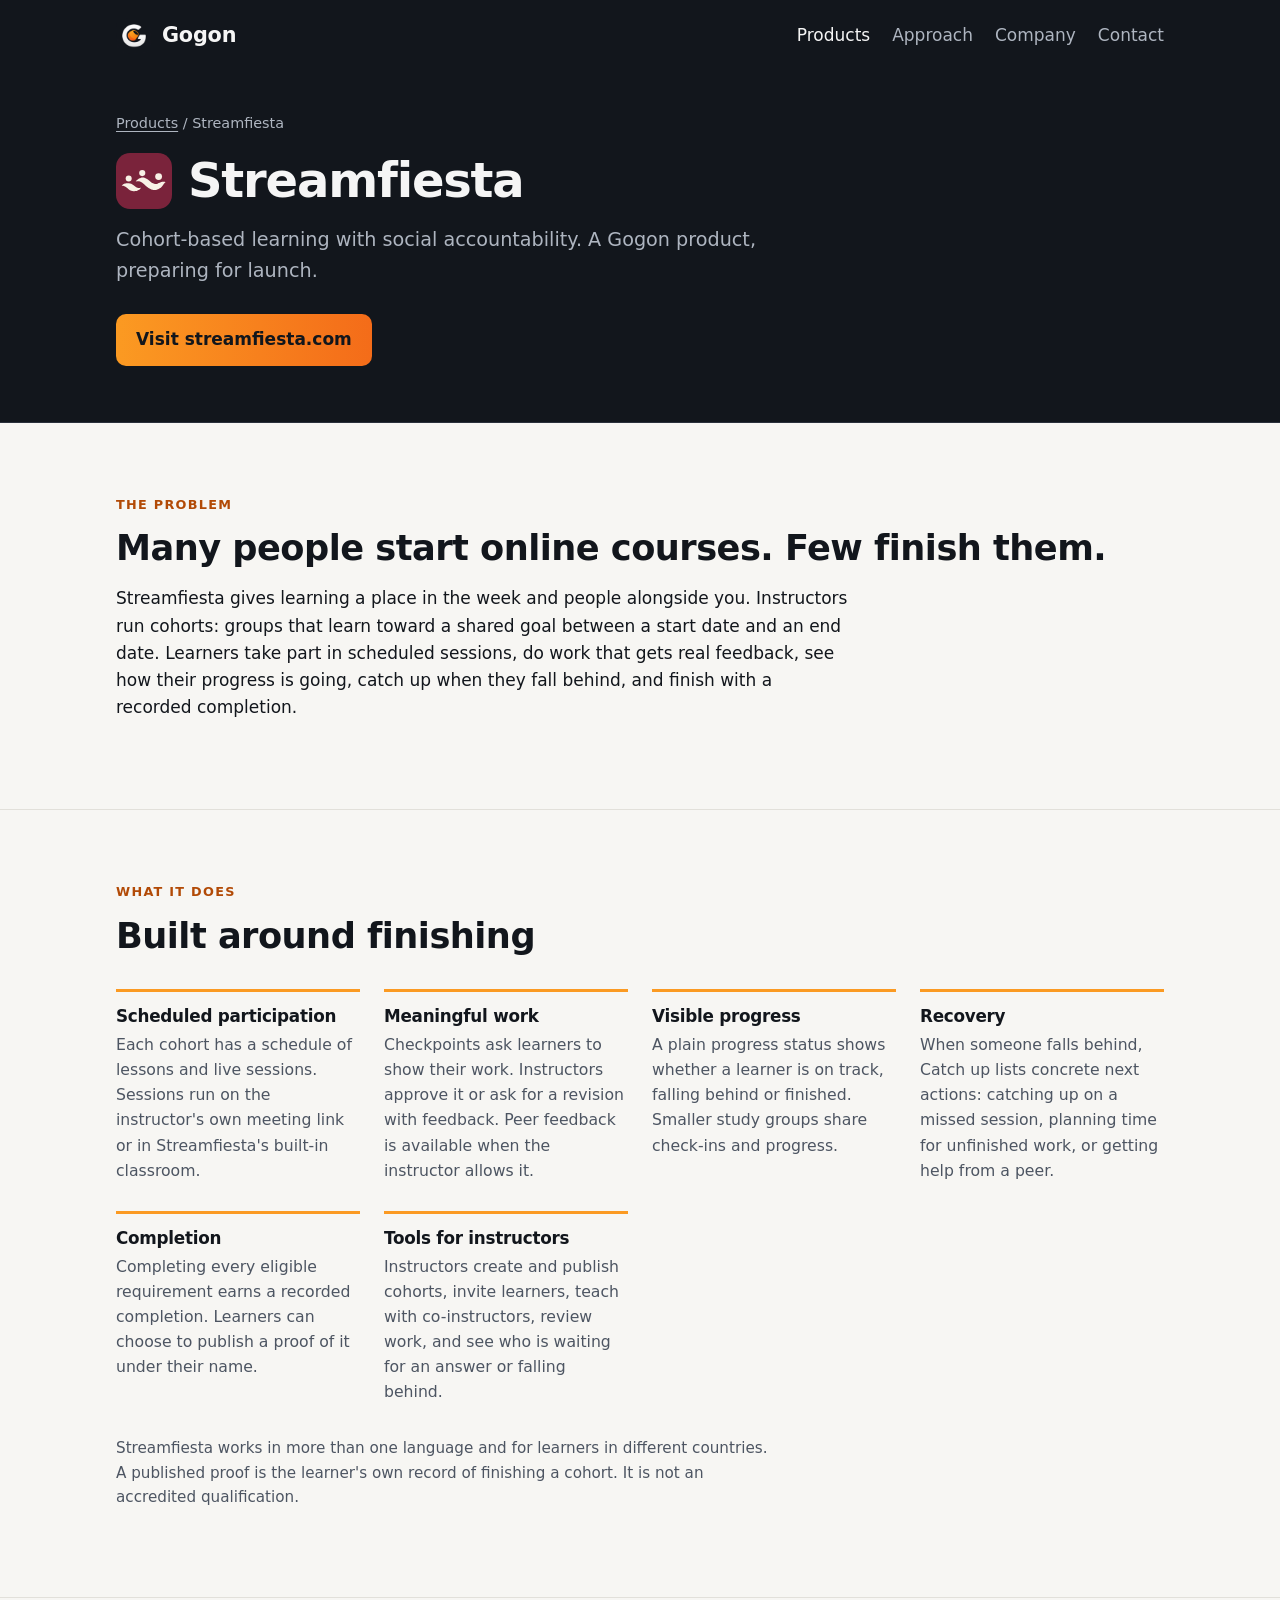
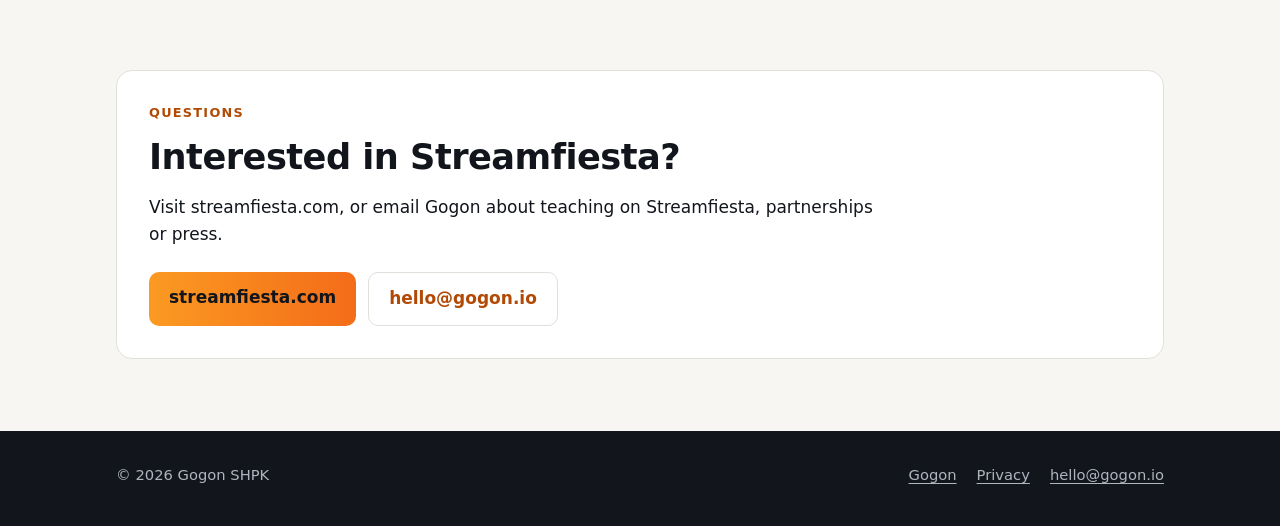
==== products/streamfiesta/index.html @ 30f2ac39 "feat: present Gogon as the company and Streamfiesta as one of its products Gogon's own logo and colo" ====
<!doctype html>
<html lang="en">
<head>
  <meta charset="utf-8">
  <meta name="viewport" content="width=device-width, initial-scale=1">
  <title>Streamfiesta — a Gogon product</title>
  <meta name="description" content="Streamfiesta, built by Gogon, is a platform for cohort-based learning with social accountability: scheduled participation, visible progress, meaningful work, recovery and completion.">
  <link rel="canonical" href="https://gogon.io/products/streamfiesta/">
  <link rel="icon" href="/favicon-32.png" type="image/png" sizes="32x32">
  <link rel="apple-touch-icon" href="/apple-touch-icon.png">
  <meta name="theme-color" content="#12161c">
  <meta name="color-scheme" content="light dark">
  <meta property="og:type" content="website">
  <meta property="og:site_name" content="Gogon">
  <meta property="og:title" content="Streamfiesta — a Gogon product">
  <meta property="og:description" content="Cohort-based learning with social accountability, built by Gogon.">
  <meta property="og:url" content="https://gogon.io/products/streamfiesta/">
  <link rel="stylesheet" href="/styles.css">
  <script type="application/ld+json">
  {
    "@context": "https://schema.org",
    "@type": "SoftwareApplication",
    "name": "Streamfiesta",
    "applicationCategory": "EducationalApplication",
    "operatingSystem": "Web",
    "url": "https://streamfiesta.com/",
    "description": "Cohort-based learning with social accountability.",
    "creator": { "@type": "Organization", "name": "Gogon", "url": "https://gogon.io/" }
  }
  </script>
</head>
<body>
  <a class="skip" href="#main">Skip to content</a>

  <div class="top">
    <header class="site">
      <div class="wrap">
        <a class="brand" href="/" aria-label="Gogon home">
          <img src="/assets/gogon-96.png" alt="" width="36" height="36">
          Gogon
        </a>
        <nav class="site" aria-label="Main">
          <ul>
            <li><a href="/#products" aria-current="page">Products</a></li>
            <li><a href="/#approach">Approach</a></li>
            <li><a href="/#company">Company</a></li>
            <li><a href="/#contact">Contact</a></li>
          </ul>
        </nav>
      </div>
    </header>

    <div class="hero compact">
      <div class="wrap">
        <nav class="crumbs" aria-label="Breadcrumb"><a href="/#products">Products</a> / Streamfiesta</nav>
        <div class="product-mark">
          <img src="/assets/streamfiesta.svg" alt="" width="56" height="56">
          <h1>Streamfiesta</h1>
        </div>
        <p>Cohort-based learning with social accountability. A Gogon product, preparing for launch.</p>
        <div class="actions">
          <a class="button" href="https://streamfiesta.com/">Visit streamfiesta.com</a>
        </div>
      </div>
    </div>
  </div>

  <main id="main">
    <section aria-labelledby="why-title">
      <div class="wrap">
        <span class="eyebrow">The problem</span>
        <h2 id="why-title">Many people start online courses. Few finish them.</h2>
        <p>Streamfiesta gives learning a place in the week and people alongside you. Instructors run cohorts: groups that learn toward a shared goal between a start date and an end date. Learners take part in scheduled sessions, do work that gets real feedback, see how their progress is going, catch up when they fall behind, and finish with a recorded completion.</p>
      </div>
    </section>

    <section aria-labelledby="what-title">
      <div class="wrap">
        <span class="eyebrow">What it does</span>
        <h2 id="what-title">Built around finishing</h2>
        <ul class="points">
          <li>
            <h3>Scheduled participation</h3>
            <p>Each cohort has a schedule of lessons and live sessions. Sessions run on the instructor's own meeting link or in Streamfiesta's built-in classroom.</p>
          </li>
          <li>
            <h3>Meaningful work</h3>
            <p>Checkpoints ask learners to show their work. Instructors approve it or ask for a revision with feedback. Peer feedback is available when the instructor allows it.</p>
          </li>
          <li>
            <h3>Visible progress</h3>
            <p>A plain progress status shows whether a learner is on track, falling behind or finished. Smaller study groups share check-ins and progress.</p>
          </li>
          <li>
            <h3>Recovery</h3>
            <p>When someone falls behind, Catch up lists concrete next actions: catching up on a missed session, planning time for unfinished work, or getting help from a peer.</p>
          </li>
          <li>
            <h3>Completion</h3>
            <p>Completing every eligible requirement earns a recorded completion. Learners can choose to publish a proof of it under their name.</p>
          </li>
          <li>
            <h3>Tools for instructors</h3>
            <p>Instructors create and publish cohorts, invite learners, teach with co-instructors, review work, and see who is waiting for an answer or falling behind.</p>
          </li>
        </ul>
        <p class="note" style="margin-top:32px">Streamfiesta works in more than one language and for learners in different countries. A published proof is the learner's own record of finishing a cohort. It is not an accredited qualification.</p>
      </div>
    </section>

    <section aria-labelledby="more-title">
      <div class="wrap">
        <div class="contact-band">
          <span class="eyebrow">Questions</span>
          <h2 id="more-title">Interested in Streamfiesta?</h2>
          <p>Visit streamfiesta.com, or email Gogon about teaching on Streamfiesta, partnerships or press.</p>
          <div class="actions" style="margin-top:8px">
            <a class="button" href="https://streamfiesta.com/">streamfiesta.com</a>
            <a class="button plain" href="mailto:hello@gogon.io">hello@gogon.io</a>
          </div>
        </div>
      </div>
    </section>
  </main>

  <footer class="site">
    <div class="wrap">
      <span>© 2026 Gogon SHPK</span>
      <ul>
        <li><a href="/">Gogon</a></li>
        <li><a href="/privacy.html">Privacy</a></li>
        <li><a href="mailto:hello@gogon.io">hello@gogon.io</a></li>
      </ul>
    </div>
  </footer>
</body>
</html>
---- styles.css ----
:root {
  --ink: #12161c;
  --ink-2: #1b2029;
  --ink-line: #2a303b;
  --on-ink: #f5f5f5;
  --on-ink-muted: #aeb5c0;
  --orange: #fb9a22;
  --orange-deep: #f46c19;

  --bg: #f7f6f3;
  --surface: #ffffff;
  --text: #12161c;
  --muted: #4d5562;
  --line: #e2e0da;
  --link: #b24a06;
  --chip: #fdeedd;
  --chip-text: #7a3304;
  --focus: #f46c19;
  color-scheme: light;
}

@media (prefers-color-scheme: dark) {
  :root {
    --bg: #12161c;
    --surface: #1b2029;
    --text: #f5f5f5;
    --muted: #aeb5c0;
    --line: #2a303b;
    --link: #fbaa4a;
    --chip: #3a2614;
    --chip-text: #fdd3a3;
    --focus: #fb9a22;
    color-scheme: dark;
  }
}

*,
*::before,
*::after {
  box-sizing: border-box;
}

html {
  -webkit-text-size-adjust: 100%;
}

body {
  margin: 0;
  background: var(--bg);
  color: var(--text);
  font-family: ui-sans-serif, system-ui, -apple-system, "Segoe UI", Roboto, "Helvetica Neue", Arial, sans-serif;
  font-size: 1.0625rem;
  line-height: 1.6;
}

img {
  max-width: 100%;
  display: block;
}

a {
  color: var(--link);
  text-underline-offset: 0.18em;
}

a:focus-visible {
  outline: 3px solid var(--focus);
  outline-offset: 3px;
  border-radius: 6px;
}

.skip {
  position: absolute;
  left: -9999px;
}

.skip:focus {
  left: 16px;
  top: 16px;
  background: var(--surface);
  color: var(--text);
  padding: 8px 12px;
  z-index: 10;
}

.wrap {
  max-width: 1080px;
  margin: 0 auto;
  padding: 0 16px;
}

/* Header and hero sit on the logo's ink in both themes. */
.top {
  background: var(--ink);
  color: var(--on-ink);
  border-bottom: 1px solid var(--ink-line);
}

header.site .wrap {
  display: flex;
  align-items: center;
  justify-content: space-between;
  gap: 12px 24px;
  flex-wrap: wrap;
  padding-top: 18px;
  padding-bottom: 18px;
}

.brand {
  display: inline-flex;
  align-items: center;
  gap: 10px;
  color: var(--on-ink);
  text-decoration: none;
  font-weight: 700;
  font-size: 1.3rem;
  letter-spacing: -0.01em;
}

.brand img {
  width: 36px;
  height: 36px;
  border-radius: 9px;
}

nav.site ul {
  display: flex;
  flex-wrap: wrap;
  gap: 4px 22px;
  list-style: none;
  margin: 0;
  padding: 0;
}

nav.site a {
  color: var(--on-ink-muted);
  text-decoration: none;
  font-weight: 500;
}

nav.site a:hover,
nav.site a[aria-current="page"] {
  color: var(--on-ink);
}

.hero {
  padding: 72px 0 88px;
}

.hero h1 {
  font-size: clamp(2.2rem, 6vw, 3.6rem);
  line-height: 1.08;
  letter-spacing: -0.025em;
  max-width: 16ch;
  margin: 0 0 20px;
}

.hero h1 .accent {
  background: linear-gradient(90deg, var(--orange), var(--orange-deep));
  -webkit-background-clip: text;
  background-clip: text;
  color: transparent;
}

.hero p {
  color: var(--on-ink-muted);
  font-size: 1.2rem;
  max-width: 58ch;
}

.hero.compact {
  padding: 40px 0 56px;
}

.hero.compact h1 {
  font-size: clamp(2rem, 5vw, 3rem);
}

.crumbs {
  font-size: 0.9rem;
  color: var(--on-ink-muted);
  margin-bottom: 18px;
}

.crumbs a {
  color: var(--on-ink-muted);
}

.product-mark {
  display: flex;
  align-items: center;
  gap: 16px;
  margin-bottom: 16px;
}

.product-mark img {
  width: 56px;
  height: 56px;
  border-radius: 14px;
}

.product-mark h1 {
  margin: 0;
}

.button {
  display: inline-block;
  background: linear-gradient(90deg, var(--orange), var(--orange-deep));
  color: var(--ink);
  text-decoration: none;
  font-weight: 700;
  padding: 12px 20px;
  border-radius: 10px;
}

.button.ghost {
  background: transparent;
  color: var(--on-ink);
  border: 1px solid var(--ink-line);
}

.button.plain {
  background: transparent;
  color: var(--link);
  border: 1px solid var(--line);
}

.actions {
  display: flex;
  flex-wrap: wrap;
  gap: 12px;
  margin-top: 28px;
}

main section {
  padding: 72px 0;
  border-bottom: 1px solid var(--line);
}

main section:last-child {
  border-bottom: 0;
}

h2,
h3 {
  line-height: 1.2;
  letter-spacing: -0.015em;
  margin: 0 0 16px;
}

h2 {
  font-size: clamp(1.6rem, 3.4vw, 2.2rem);
}

h3 {
  font-size: 1.2rem;
}

p {
  margin: 0 0 16px;
  max-width: 68ch;
}

.eyebrow {
  display: block;
  font-size: 0.8rem;
  font-weight: 700;
  letter-spacing: 0.1em;
  text-transform: uppercase;
  color: var(--link);
  margin-bottom: 12px;
}

.section-lede {
  color: var(--muted);
  font-size: 1.1rem;
}

/* Product portfolio */
.products {
  display: grid;
  grid-template-columns: repeat(auto-fit, minmax(300px, 1fr));
  gap: 20px;
  margin-top: 32px;
  padding: 0;
  list-style: none;
}

.product-card {
  display: flex;
  flex-direction: column;
  background: var(--surface);
  border: 1px solid var(--line);
  border-radius: 16px;
  padding: 24px;
}

.product-card header {
  display: flex;
  align-items: center;
  gap: 14px;
  margin-bottom: 14px;
}

.product-card header img {
  width: 48px;
  height: 48px;
  border-radius: 12px;
  flex: none;
}

.product-card h3 {
  margin: 0;
  font-size: 1.35rem;
}

.product-card .category {
  color: var(--muted);
  font-size: 0.92rem;
}

.product-card p {
  color: var(--muted);
}

.product-card .card-foot {
  margin-top: auto;
  display: flex;
  flex-wrap: wrap;
  align-items: center;
  justify-content: space-between;
  gap: 12px;
  padding-top: 8px;
}

.product-card .card-foot a {
  font-weight: 600;
}

.product-card.upcoming {
  background: transparent;
  border-style: dashed;
  justify-content: center;
}

.product-card.upcoming h3 {
  color: var(--muted);
  margin-bottom: 8px;
}

.status {
  display: inline-block;
  background: var(--chip);
  color: var(--chip-text);
  font-size: 0.82rem;
  font-weight: 600;
  padding: 4px 10px;
  border-radius: 999px;
}

/* Principles and feature lists */
.points {
  display: grid;
  grid-template-columns: repeat(auto-fit, minmax(240px, 1fr));
  gap: 28px 24px;
  margin: 32px 0 0;
  padding: 0;
  list-style: none;
}

.points li {
  border-top: 3px solid var(--orange);
  padding-top: 14px;
}

.points h3 {
  font-size: 1.05rem;
  margin-bottom: 6px;
}

.points p {
  margin: 0;
  color: var(--muted);
  font-size: 0.98rem;
}

.note {
  color: var(--muted);
  font-size: 0.95rem;
}

dl.facts {
  display: grid;
  grid-template-columns: max-content 1fr;
  gap: 10px 28px;
  margin: 24px 0 0;
}

dl.facts dt {
  font-weight: 600;
}

dl.facts dd {
  margin: 0;
  color: var(--muted);
}

.contact-band {
  background: var(--surface);
  border: 1px solid var(--line);
  border-radius: 16px;
  padding: 32px;
}

.contact-band .button {
  margin-top: 8px;
}

footer.site {
  background: var(--ink);
  color: var(--on-ink-muted);
  padding: 32px 0 40px;
  font-size: 0.92rem;
}

footer.site .wrap {
  display: flex;
  flex-wrap: wrap;
  justify-content: space-between;
  align-items: center;
  gap: 12px 24px;
}

footer.site ul {
  display: flex;
  flex-wrap: wrap;
  gap: 4px 20px;
  list-style: none;
  margin: 0;
  padding: 0;
}

footer.site a {
  color: var(--on-ink-muted);
}

.prose h2 {
  margin-top: 36px;
  font-size: 1.35rem;
}

@media (max-width: 560px) {
  .hero {
    padding: 48px 0 60px;
  }

  main section {
    padding: 48px 0;
  }

  dl.facts {
    grid-template-columns: 1fr;
    gap: 2px;
  }

  dl.facts dd {
    margin-bottom: 12px;
  }

  .product-card,
  .contact-band {
    padding: 20px;
  }
}
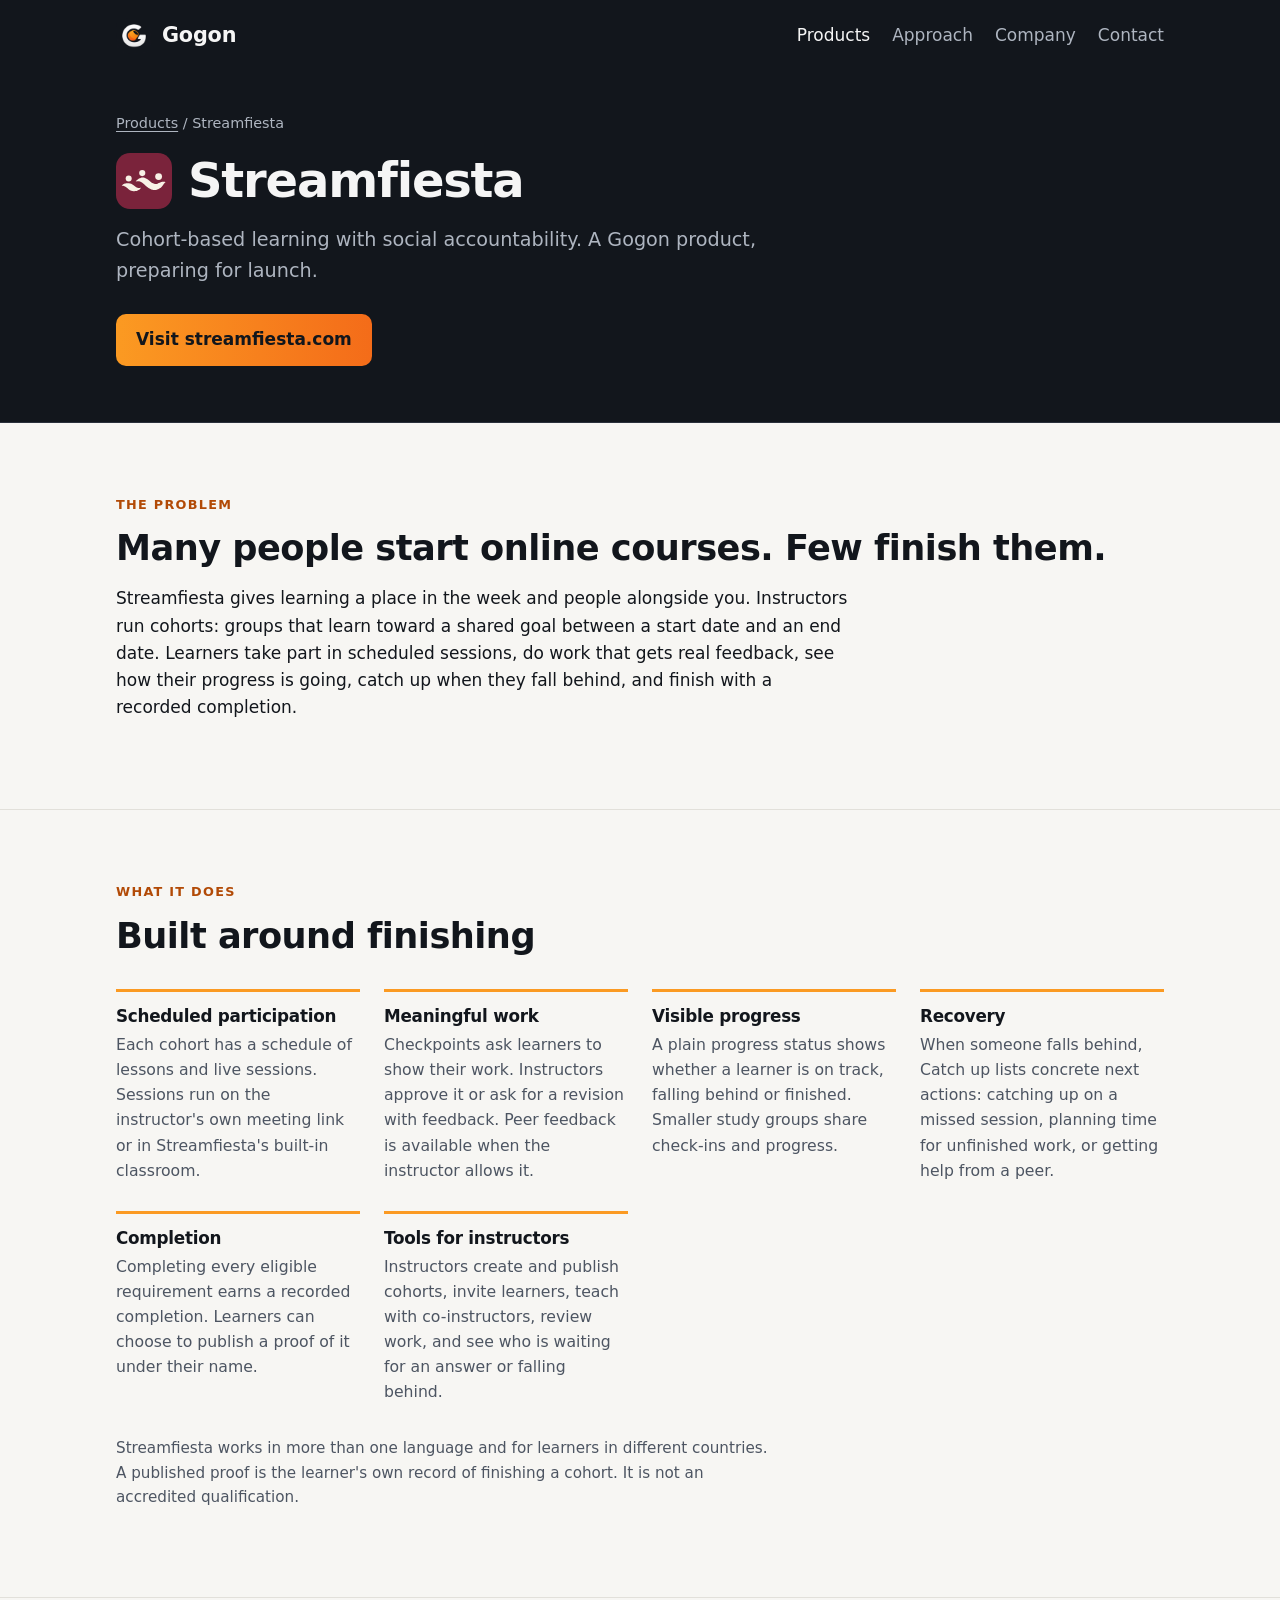
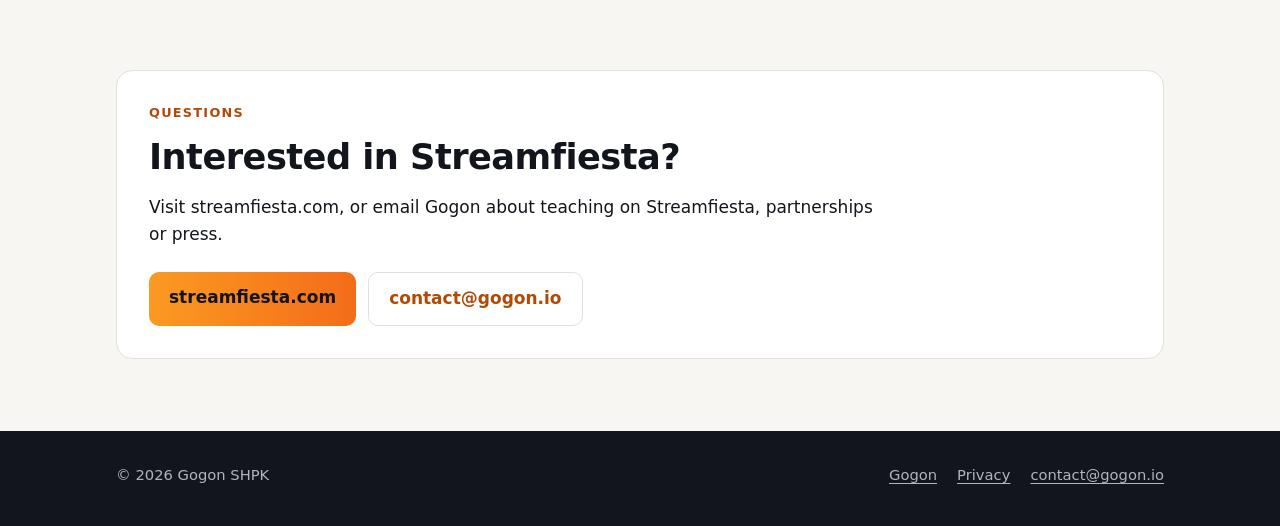
==== commit 19837bc7: "chore: use contact@gogon.io as the contact address Co-Authored-By: Claude Opus 5.5 <noreply@anthropi" ====
--- a/products/streamfiesta/index.html
+++ b/products/streamfiesta/index.html
@@ -116,7 +116,7 @@
           <p>Visit streamfiesta.com, or email Gogon about teaching on Streamfiesta, partnerships or press.</p>
           <div class="actions" style="margin-top:8px">
             <a class="button" href="https://streamfiesta.com/">streamfiesta.com</a>
-            <a class="button plain" href="mailto:hello@gogon.io">hello@gogon.io</a>
+            <a class="button plain" href="mailto:contact@gogon.io">contact@gogon.io</a>
           </div>
         </div>
       </div>
@@ -129,7 +129,7 @@
       <ul>
         <li><a href="/">Gogon</a></li>
         <li><a href="/privacy.html">Privacy</a></li>
-        <li><a href="mailto:hello@gogon.io">hello@gogon.io</a></li>
+        <li><a href="mailto:contact@gogon.io">contact@gogon.io</a></li>
       </ul>
     </div>
   </footer>
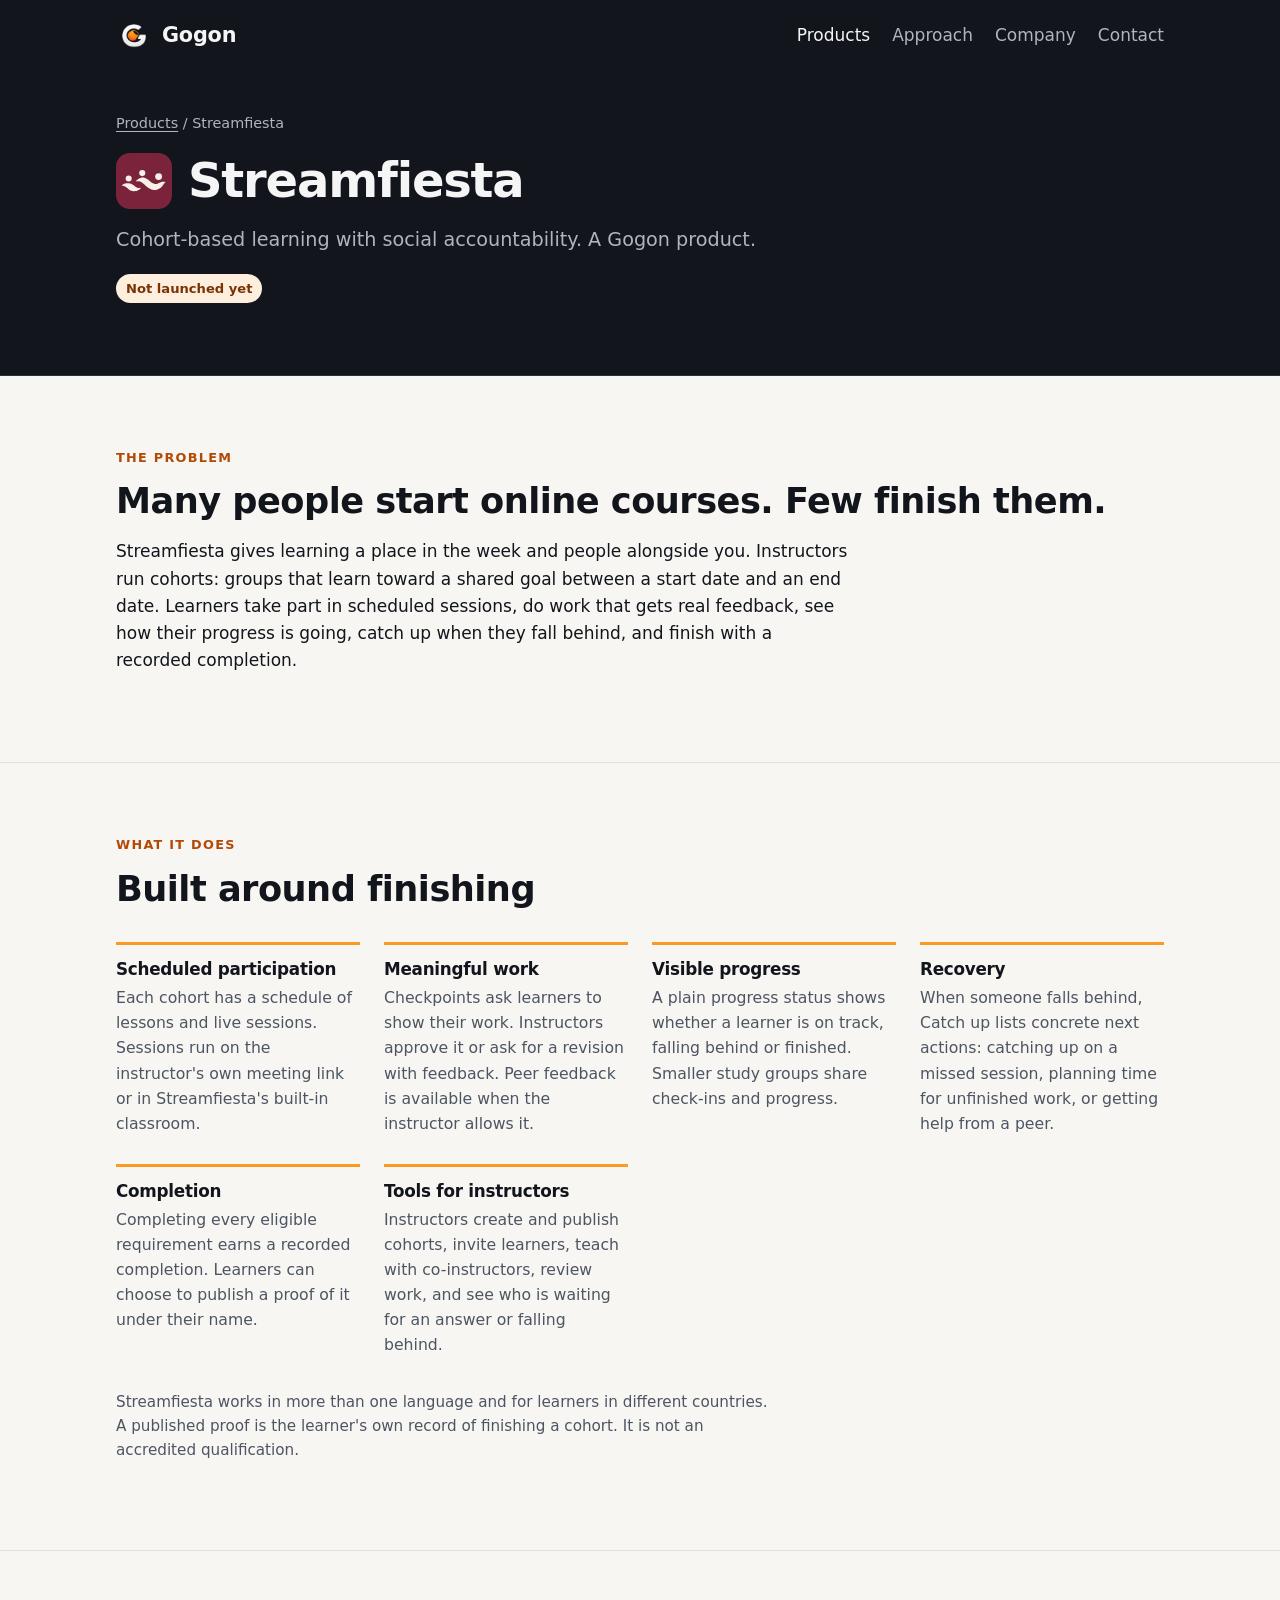
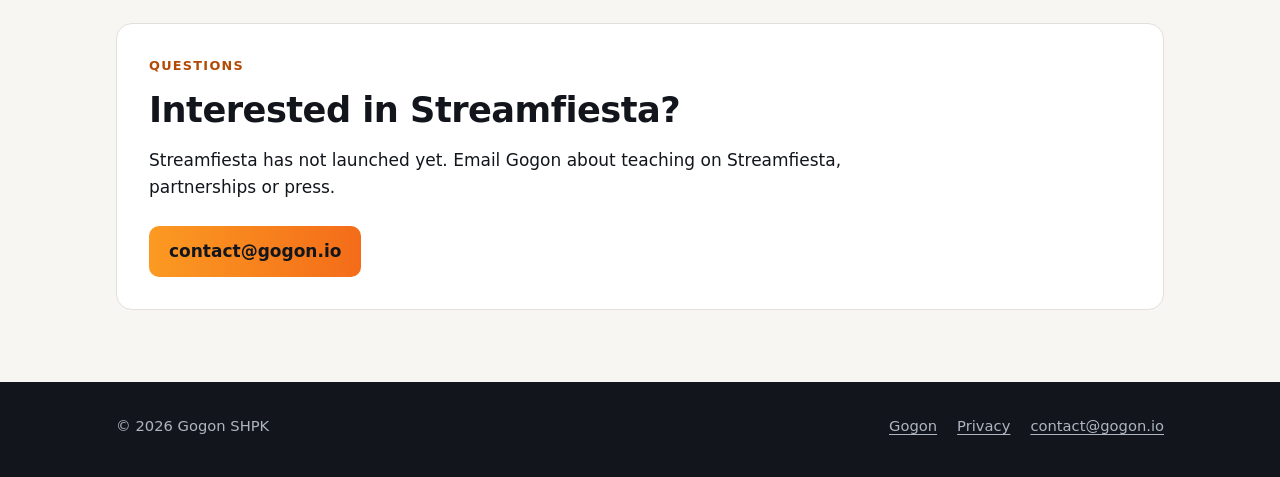
==== commit 406d17ae: "fix: say Streamfiesta has not launched and drop links to streamfiesta.com Also describe Gogon as an " ====
--- a/products/streamfiesta/index.html
+++ b/products/streamfiesta/index.html
@@ -23,7 +23,7 @@
     "name": "Streamfiesta",
     "applicationCategory": "EducationalApplication",
     "operatingSystem": "Web",
-    "url": "https://streamfiesta.com/",
+    "url": "https://gogon.io/products/streamfiesta/",
     "description": "Cohort-based learning with social accountability.",
     "creator": { "@type": "Organization", "name": "Gogon", "url": "https://gogon.io/" }
   }
@@ -57,10 +57,8 @@
           <img src="/assets/streamfiesta.svg" alt="" width="56" height="56">
           <h1>Streamfiesta</h1>
         </div>
-        <p>Cohort-based learning with social accountability. A Gogon product, preparing for launch.</p>
-        <div class="actions">
-          <a class="button" href="https://streamfiesta.com/">Visit streamfiesta.com</a>
-        </div>
+        <p>Cohort-based learning with social accountability. A Gogon product.</p>
+        <p><span class="status">Not launched yet</span></p>
       </div>
     </div>
   </div>
@@ -113,10 +111,9 @@
         <div class="contact-band">
           <span class="eyebrow">Questions</span>
           <h2 id="more-title">Interested in Streamfiesta?</h2>
-          <p>Visit streamfiesta.com, or email Gogon about teaching on Streamfiesta, partnerships or press.</p>
+          <p>Streamfiesta has not launched yet. Email Gogon about teaching on Streamfiesta, partnerships or press.</p>
           <div class="actions" style="margin-top:8px">
-            <a class="button" href="https://streamfiesta.com/">streamfiesta.com</a>
-            <a class="button plain" href="mailto:contact@gogon.io">contact@gogon.io</a>
+            <a class="button" href="mailto:contact@gogon.io">contact@gogon.io</a>
           </div>
         </div>
       </div>
